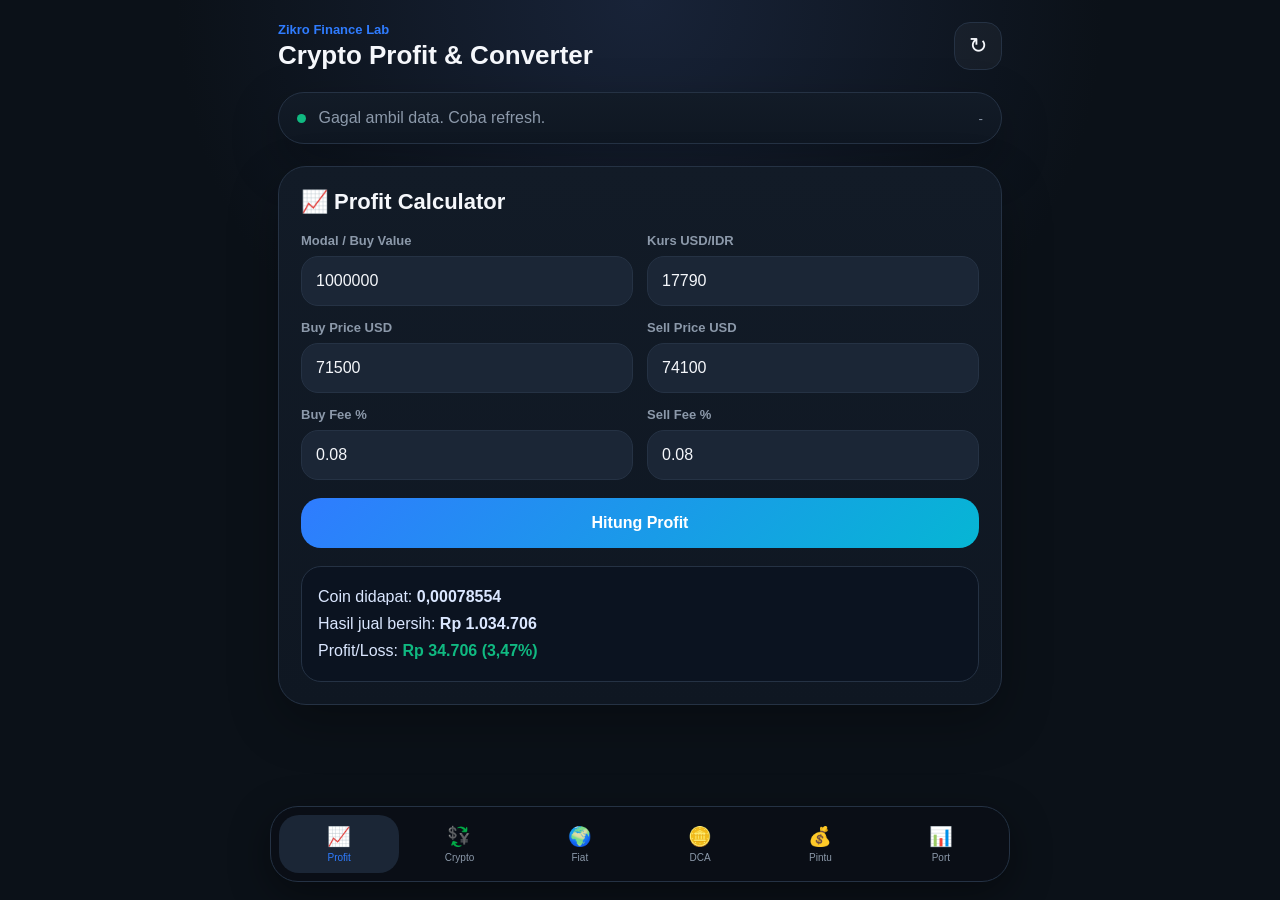
==== index.html @ a2baeb26 "Add files via upload" ====
<!DOCTYPE html>
<html lang="id">
<head>
  <meta charset="UTF-8" />
  <meta name="viewport" content="width=device-width, initial-scale=1.0, viewport-fit=cover" />
  <title>Zikro Crypto Tools</title>
  <meta name="theme-color" content="#0B1118" />
  <meta name="description" content="Kalkulator profit crypto, converter crypto & fiat, DCA BTC, simulasi Pintu, dan portfolio tracker." />
  <link rel="manifest" href="manifest.json" />
  <link rel="apple-touch-icon" href="icons/icon-192.svg" />
  <link rel="stylesheet" href="styles.css" />
</head>
<body>
  <div class="app-shell">
    <header class="topbar">
      <div>
        <p class="eyebrow">Zikro Finance Lab</p>
        <h1>Crypto Profit & Converter</h1>
      </div>
      <button class="ghost-btn" id="refreshBtn">↻</button>
    </header>

    <section class="market-card">
      <div>
        <span class="status-dot"></span>
        <span id="rateStatus">Mengambil data market...</span>
      </div>
      <small id="lastUpdated">-</small>
    </section>

    <main>
      <section class="panel active" data-panel="profit">
        <h2>📈 Profit Calculator</h2>
        <div class="grid two">
          <label>Modal / Buy Value<input id="profitCapital" type="number" value="1000000"></label>
          <label>Kurs USD/IDR<input id="profitFx" type="number" value="17790"></label>
          <label>Buy Price USD<input id="profitBuy" type="number" value="71500"></label>
          <label>Sell Price USD<input id="profitSell" type="number" value="74100"></label>
          <label>Buy Fee %<input id="profitBuyFee" type="number" step="0.0001" value="0.08"></label>
          <label>Sell Fee %<input id="profitSellFee" type="number" step="0.0001" value="0.08"></label>
        </div>
        <button class="primary" onclick="calcProfit()">Hitung Profit</button>
        <div class="result" id="profitResult"></div>
      </section>

      <section class="panel" data-panel="crypto">
        <h2>💱 Crypto Converter</h2>
        <div class="grid two">
          <label>Jumlah<input id="cryptoAmount" type="number" value="1"></label>
          <label>Aset<select id="cryptoAsset"></select></label>
          <label>Ke Mata Uang<select id="cryptoFiat"><option>IDR</option><option>USD</option><option>EUR</option><option>JPY</option><option>SGD</option><option>MYR</option></select></label>
        </div>
        <button class="primary" onclick="convertCrypto()">Convert</button>
        <div class="result" id="cryptoResult"></div>
      </section>

      <section class="panel" data-panel="currency">
        <h2>🌍 Currency Converter</h2>
        <div class="grid two">
          <label>Jumlah<input id="fiatAmount" type="number" value="1"></label>
          <label>Dari<select id="fiatFrom"></select></label>
          <label>Ke<select id="fiatTo"></select></label>
        </div>
        <button class="primary" onclick="convertFiat()">Convert</button>
        <div class="result" id="fiatResult"></div>
      </section>

      <section class="panel" data-panel="dca">
        <h2>🪙 DCA Calculator BTC</h2>
        <div class="grid two">
          <label>DCA per Bulan (IDR)<input id="dcaMonthly" type="number" value="1000000"></label>
          <label>Durasi Bulan<input id="dcaMonths" type="number" value="12"></label>
          <label>Harga BTC Saat Ini (IDR)<input id="dcaBtcPrice" type="number"></label>
          <label>Estimasi Kenaikan %<input id="dcaGrowth" type="number" value="30"></label>
        </div>
        <button class="primary" onclick="calcDca()">Hitung DCA</button>
        <div class="result" id="dcaResult"></div>
      </section>

      <section class="panel" data-panel="pintu">
        <h2>💰 Pintu Simulator</h2>
        <p class="hint">Default sesuai rumusmu: CFX buy 0.0111%, pajak sell 0.21%, dan spread buy/sell.</p>
        <div class="grid two">
          <label>Modal Beli IDR<input id="pintuCapital" type="number" value="1000000"></label>
          <label>Harga Beli<input id="pintuBuy" type="number" value="17730"></label>
          <label>Harga Jual<input id="pintuSell" type="number" value="18030"></label>
          <label>Harga Tengah/Portfolio<input id="pintuMid" type="number" value="17880"></label>
          <label>CFX Buy %<input id="pintuCfx" type="number" step="0.0001" value="0.0111"></label>
          <label>Pajak Sell %<input id="pintuTax" type="number" step="0.0001" value="0.21"></label>
        </div>
        <button class="primary" onclick="calcPintu()">Simulasikan</button>
        <div class="result" id="pintuResult"></div>
      </section>

      <section class="panel" data-panel="portfolio">
        <h2>📊 Portfolio Tracker</h2>
        <div class="grid two">
          <label>Aset<select id="portfolioAsset"></select></label>
          <label>Jumlah Coin<input id="portfolioQty" type="number" value="0.01"></label>
          <label>Average Buy IDR<input id="portfolioAvg" type="number" value="1000000000"></label>
        </div>
        <button class="primary" onclick="calcPortfolio()">Cek Portfolio</button>
        <div class="result" id="portfolioResult"></div>
      </section>
    </main>

    <nav class="bottom-nav">
      <button class="active" data-target="profit">📈<span>Profit</span></button>
      <button data-target="crypto">💱<span>Crypto</span></button>
      <button data-target="currency">🌍<span>Fiat</span></button>
      <button data-target="dca">🪙<span>DCA</span></button>
      <button data-target="pintu">💰<span>Pintu</span></button>
      <button data-target="portfolio">📊<span>Port</span></button>
    </nav>
  </div>
  <script src="app.js"></script>
</body>
</html>
---- styles.css ----
:root{--bg:#0b1118;--card:#121b27;--card2:#1b2636;--text:#f5f7fb;--muted:#8c99aa;--accent:#2f7cff;--good:#10b981;--bad:#ef4444;--line:#253244}*{box-sizing:border-box}body{margin:0;font-family:-apple-system,BlinkMacSystemFont,'Inter','Segoe UI',sans-serif;background:radial-gradient(circle at top,#182338 0,#0b1118 42%);color:var(--text)}.app-shell{max-width:760px;margin:auto;min-height:100vh;padding:22px 18px 110px}.topbar{display:flex;justify-content:space-between;align-items:center;gap:12px}.eyebrow{color:var(--accent);font-weight:700;margin:0 0 4px;font-size:13px}h1{font-size:26px;line-height:1.1;margin:0}h2{margin:0 0 18px;font-size:22px}.ghost-btn{width:48px;height:48px;border-radius:16px;border:1px solid var(--line);background:rgba(255,255,255,.04);color:var(--text);font-size:22px}.market-card,.panel{background:linear-gradient(180deg,var(--card),#0f1722);border:1px solid var(--line);border-radius:28px;box-shadow:0 18px 50px rgba(0,0,0,.28)}.market-card{display:flex;justify-content:space-between;align-items:center;margin:22px 0;padding:16px 18px;color:var(--muted)}.status-dot{display:inline-block;width:9px;height:9px;border-radius:50%;background:var(--good);margin-right:8px}.panel{display:none;padding:22px;margin-top:16px}.panel.active{display:block}.grid{display:grid;gap:14px}.grid.two{grid-template-columns:1fr 1fr}@media(max-width:560px){.grid.two{grid-template-columns:1fr}}label{font-size:13px;color:var(--muted);font-weight:650}input,select{width:100%;margin-top:8px;padding:15px 14px;border-radius:17px;border:1px solid var(--line);background:var(--card2);color:var(--text);font-size:16px;outline:none}.primary{width:100%;margin-top:18px;padding:16px;border:0;border-radius:20px;background:linear-gradient(135deg,#2f7cff,#06b6d4);color:white;font-weight:800;font-size:16px}.result{margin-top:18px;padding:16px;border-radius:20px;background:#0b1320;border:1px solid var(--line);color:#dbe7ff;line-height:1.7;min-height:56px}.hint{color:var(--muted);font-size:14px}.bottom-nav{position:fixed;left:50%;bottom:18px;transform:translateX(-50%);width:min(740px,calc(100% - 24px));display:grid;grid-template-columns:repeat(6,1fr);background:rgba(10,15,23,.9);backdrop-filter:blur(18px);border:1px solid var(--line);border-radius:28px;padding:8px;box-shadow:0 12px 40px rgba(0,0,0,.4)}.bottom-nav button{border:0;background:transparent;color:var(--muted);border-radius:20px;padding:10px 4px;font-size:19px}.bottom-nav button.active{background:var(--card2);color:var(--accent)}.bottom-nav span{display:block;font-size:10px;margin-top:4px}.positive{color:var(--good);font-weight:800}.negative{color:var(--bad);font-weight:800}
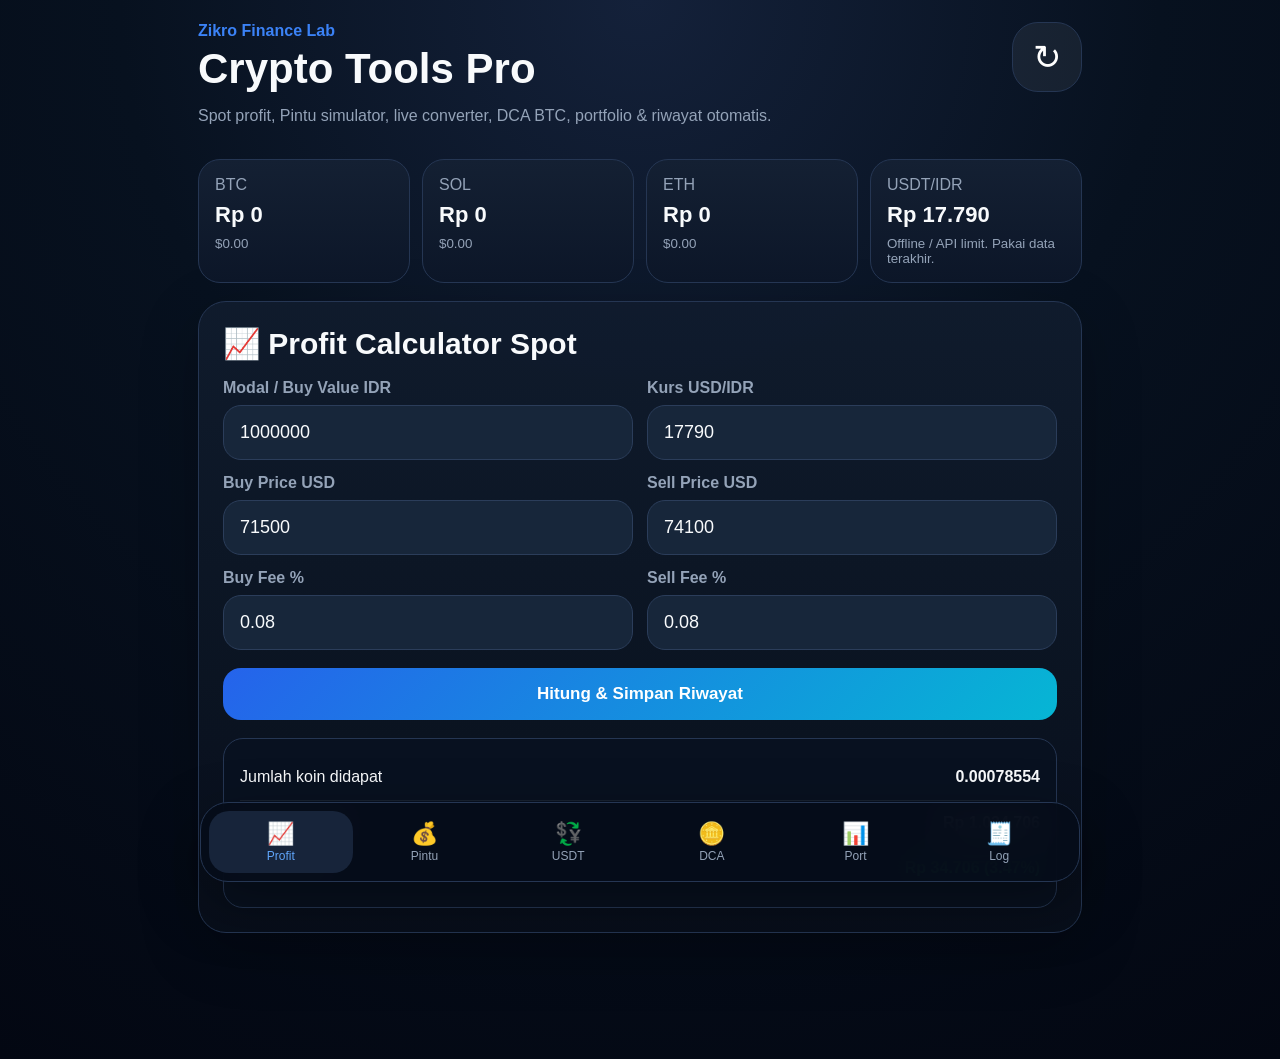
==== commit 6f2b5600: "Add files via upload" ====
--- a/index.html
+++ b/index.html
@@ -1,118 +1,116 @@
-<!DOCTYPE html>
+<!doctype html>
 <html lang="id">
 <head>
-  <meta charset="UTF-8" />
-  <meta name="viewport" content="width=device-width, initial-scale=1.0, viewport-fit=cover" />
-  <title>Zikro Crypto Tools</title>
-  <meta name="theme-color" content="#0B1118" />
-  <meta name="description" content="Kalkulator profit crypto, converter crypto & fiat, DCA BTC, simulasi Pintu, dan portfolio tracker." />
+  <meta charset="utf-8" />
+  <meta name="viewport" content="width=device-width, initial-scale=1, viewport-fit=cover" />
+  <meta name="theme-color" content="#0b1220" />
+  <meta name="apple-mobile-web-app-capable" content="yes" />
+  <meta name="apple-mobile-web-app-status-bar-style" content="black-translucent" />
+  <meta name="apple-mobile-web-app-title" content="Zik Crypto" />
+  <title>Zikro Finance Lab</title>
   <link rel="manifest" href="manifest.json" />
   <link rel="apple-touch-icon" href="icons/icon-192.svg" />
   <link rel="stylesheet" href="styles.css" />
 </head>
 <body>
-  <div class="app-shell">
-    <header class="topbar">
+  <main class="app">
+    <header class="hero">
       <div>
-        <p class="eyebrow">Zikro Finance Lab</p>
-        <h1>Crypto Profit & Converter</h1>
+        <p class="brand">Zikro Finance Lab</p>
+        <h1>Crypto Tools Pro</h1>
+        <p class="subtitle">Spot profit, Pintu simulator, live converter, DCA BTC, portfolio & riwayat otomatis.</p>
       </div>
-      <button class="ghost-btn" id="refreshBtn">↻</button>
+      <button id="refreshBtn" class="icon-btn" title="Refresh data">↻</button>
     </header>
 
-    <section class="market-card">
-      <div>
-        <span class="status-dot"></span>
-        <span id="rateStatus">Mengambil data market...</span>
-      </div>
-      <small id="lastUpdated">-</small>
+    <section class="ticker-grid" id="tickerGrid">
+      <div class="ticker"><span>BTC</span><strong id="btcPrice">-</strong><small id="btcUsd">-</small></div>
+      <div class="ticker"><span>SOL</span><strong id="solPrice">-</strong><small id="solUsd">-</small></div>
+      <div class="ticker"><span>ETH</span><strong id="ethPrice">-</strong><small id="ethUsd">-</small></div>
+      <div class="ticker"><span>USDT/IDR</span><strong id="usdtIdr">-</strong><small id="statusText">Mengambil data...</small></div>
     </section>
 
-    <main>
-      <section class="panel active" data-panel="profit">
-        <h2>📈 Profit Calculator</h2>
-        <div class="grid two">
-          <label>Modal / Buy Value<input id="profitCapital" type="number" value="1000000"></label>
-          <label>Kurs USD/IDR<input id="profitFx" type="number" value="17790"></label>
-          <label>Buy Price USD<input id="profitBuy" type="number" value="71500"></label>
-          <label>Sell Price USD<input id="profitSell" type="number" value="74100"></label>
-          <label>Buy Fee %<input id="profitBuyFee" type="number" step="0.0001" value="0.08"></label>
-          <label>Sell Fee %<input id="profitSellFee" type="number" step="0.0001" value="0.08"></label>
-        </div>
-        <button class="primary" onclick="calcProfit()">Hitung Profit</button>
-        <div class="result" id="profitResult"></div>
-      </section>
+    <section class="tabs" id="tabs">
+      <button data-tab="profit" class="active">📈<span>Profit</span></button>
+      <button data-tab="pintu">💰<span>Pintu</span></button>
+      <button data-tab="usdt">💱<span>USDT</span></button>
+      <button data-tab="dca">🪙<span>DCA</span></button>
+      <button data-tab="portfolio">📊<span>Port</span></button>
+      <button data-tab="history">🧾<span>Log</span></button>
+    </section>
 
-      <section class="panel" data-panel="crypto">
-        <h2>💱 Crypto Converter</h2>
-        <div class="grid two">
-          <label>Jumlah<input id="cryptoAmount" type="number" value="1"></label>
-          <label>Aset<select id="cryptoAsset"></select></label>
-          <label>Ke Mata Uang<select id="cryptoFiat"><option>IDR</option><option>USD</option><option>EUR</option><option>JPY</option><option>SGD</option><option>MYR</option></select></label>
-        </div>
-        <button class="primary" onclick="convertCrypto()">Convert</button>
-        <div class="result" id="cryptoResult"></div>
-      </section>
+    <section class="panel active" id="profit">
+      <h2>📈 Profit Calculator Spot</h2>
+      <div class="grid two">
+        <label>Modal / Buy Value IDR<input id="profitCapital" type="number" value="1000000"></label>
+        <label>Kurs USD/IDR<input id="profitRate" type="number" value="17790"></label>
+        <label>Buy Price USD<input id="profitBuy" type="number" value="71500"></label>
+        <label>Sell Price USD<input id="profitSell" type="number" value="74100"></label>
+        <label>Buy Fee %<input id="profitBuyFee" type="number" value="0.08" step="0.001"></label>
+        <label>Sell Fee %<input id="profitSellFee" type="number" value="0.08" step="0.001"></label>
+      </div>
+      <button class="primary" onclick="calcProfit(true)">Hitung & Simpan Riwayat</button>
+      <div class="result" id="profitResult"></div>
+    </section>
 
-      <section class="panel" data-panel="currency">
-        <h2>🌍 Currency Converter</h2>
-        <div class="grid two">
-          <label>Jumlah<input id="fiatAmount" type="number" value="1"></label>
-          <label>Dari<select id="fiatFrom"></select></label>
-          <label>Ke<select id="fiatTo"></select></label>
-        </div>
-        <button class="primary" onclick="convertFiat()">Convert</button>
-        <div class="result" id="fiatResult"></div>
-      </section>
+    <section class="panel" id="pintu">
+      <h2>💰 Simulasi Pintu</h2>
+      <p class="hint">Default sesuai rumus kamu: CFX buy 0.0111%, pajak sell 0.21%, spread buy/sell, valuasi portfolio pakai mid price.</p>
+      <div class="grid two">
+        <label>Modal IDR<input id="pintuCapital" type="number" value="1000000"></label>
+        <label>Aset<select id="pintuAsset"><option value="tether">USDT</option><option value="bitcoin">BTC</option><option value="ethereum">ETH</option><option value="solana">SOL</option></select></label>
+        <label>Harga Buy IDR<input id="pintuBuy" type="number" value="17790"></label>
+        <label>Harga Sell IDR<input id="pintuSell" type="number" value="18030"></label>
+        <label>CFX Buy Fee %<input id="pintuCfx" type="number" value="0.0111" step="0.0001"></label>
+        <label>Pajak Sell %<input id="pintuTax" type="number" value="0.21" step="0.01"></label>
+      </div>
+      <button class="primary" onclick="calcPintu(true)">Hitung & Simpan Riwayat</button>
+      <div class="result" id="pintuResult"></div>
+    </section>
 
-      <section class="panel" data-panel="dca">
-        <h2>🪙 DCA Calculator BTC</h2>
-        <div class="grid two">
-          <label>DCA per Bulan (IDR)<input id="dcaMonthly" type="number" value="1000000"></label>
-          <label>Durasi Bulan<input id="dcaMonths" type="number" value="12"></label>
-          <label>Harga BTC Saat Ini (IDR)<input id="dcaBtcPrice" type="number"></label>
-          <label>Estimasi Kenaikan %<input id="dcaGrowth" type="number" value="30"></label>
-        </div>
-        <button class="primary" onclick="calcDca()">Hitung DCA</button>
-        <div class="result" id="dcaResult"></div>
-      </section>
+    <section class="panel" id="usdt">
+      <h2>💱 USDT ↔ IDR Calculator</h2>
+      <div class="grid two">
+        <label>Jumlah<input id="convAmount" type="number" value="100" step="0.00000001"></label>
+        <label>Arah<select id="convDirection"><option value="usdt-idr">USDT → IDR</option><option value="idr-usdt">IDR → USDT</option></select></label>
+        <label>Rate USDT/IDR<input id="convRate" type="number" value="17790"></label>
+        <label>Fee %<input id="convFee" type="number" value="0" step="0.001"></label>
+      </div>
+      <button class="primary" onclick="calcUsdt(true)">Convert & Simpan</button>
+      <div class="result" id="usdtResult"></div>
+    </section>
 
-      <section class="panel" data-panel="pintu">
-        <h2>💰 Pintu Simulator</h2>
-        <p class="hint">Default sesuai rumusmu: CFX buy 0.0111%, pajak sell 0.21%, dan spread buy/sell.</p>
-        <div class="grid two">
-          <label>Modal Beli IDR<input id="pintuCapital" type="number" value="1000000"></label>
-          <label>Harga Beli<input id="pintuBuy" type="number" value="17730"></label>
-          <label>Harga Jual<input id="pintuSell" type="number" value="18030"></label>
-          <label>Harga Tengah/Portfolio<input id="pintuMid" type="number" value="17880"></label>
-          <label>CFX Buy %<input id="pintuCfx" type="number" step="0.0001" value="0.0111"></label>
-          <label>Pajak Sell %<input id="pintuTax" type="number" step="0.0001" value="0.21"></label>
-        </div>
-        <button class="primary" onclick="calcPintu()">Simulasikan</button>
-        <div class="result" id="pintuResult"></div>
-      </section>
+    <section class="panel" id="dca">
+      <h2>🪙 BTC DCA Tracker</h2>
+      <div class="grid two">
+        <label>DCA per periode IDR<input id="dcaAmount" type="number" value="500000"></label>
+        <label>Jumlah Periode<input id="dcaPeriods" type="number" value="12"></label>
+        <label>Harga BTC sekarang IDR<input id="dcaPrice" type="number" value="0"></label>
+        <label>Estimasi kenaikan/turun %<input id="dcaMove" type="number" value="0"></label>
+      </div>
+      <button class="primary" onclick="calcDca(true)">Hitung DCA & Simpan</button>
+      <div class="result" id="dcaResult"></div>
+    </section>
 
-      <section class="panel" data-panel="portfolio">
-        <h2>📊 Portfolio Tracker</h2>
-        <div class="grid two">
-          <label>Aset<select id="portfolioAsset"></select></label>
-          <label>Jumlah Coin<input id="portfolioQty" type="number" value="0.01"></label>
-          <label>Average Buy IDR<input id="portfolioAvg" type="number" value="1000000000"></label>
-        </div>
-        <button class="primary" onclick="calcPortfolio()">Cek Portfolio</button>
-        <div class="result" id="portfolioResult"></div>
-      </section>
-    </main>
+    <section class="panel" id="portfolio">
+      <h2>📊 Portfolio Tracker</h2>
+      <div class="grid three">
+        <label>Aset<select id="pfAsset"><option value="bitcoin">BTC</option><option value="ethereum">ETH</option><option value="solana">SOL</option><option value="tether">USDT</option></select></label>
+        <label>Jumlah Koin<input id="pfQty" type="number" step="0.00000001" value="0.01"></label>
+        <label>Modal IDR<input id="pfCost" type="number" value="1000000"></label>
+      </div>
+      <button class="primary" onclick="addHolding()">Tambah Holding</button>
+      <div class="result" id="portfolioResult"></div>
+      <div id="holdingList"></div>
+    </section>
 
-    <nav class="bottom-nav">
-      <button class="active" data-target="profit">📈<span>Profit</span></button>
-      <button data-target="crypto">💱<span>Crypto</span></button>
-      <button data-target="currency">🌍<span>Fiat</span></button>
-      <button data-target="dca">🪙<span>DCA</span></button>
-      <button data-target="pintu">💰<span>Pintu</span></button>
-      <button data-target="portfolio">📊<span>Port</span></button>
-    </nav>
-  </div>
+    <section class="panel" id="history">
+      <h2>🧾 Riwayat Transaksi Otomatis</h2>
+      <button class="danger" onclick="clearHistory()">Hapus Semua Riwayat</button>
+      <div id="historyList"></div>
+    </section>
+  </main>
+
   <script src="app.js"></script>
 </body>
 </html>
--- a/styles.css
+++ b/styles.css
@@ -1 +1 @@
-:root{--bg:#0b1118;--card:#121b27;--card2:#1b2636;--text:#f5f7fb;--muted:#8c99aa;--accent:#2f7cff;--good:#10b981;--bad:#ef4444;--line:#253244}*{box-sizing:border-box}body{margin:0;font-family:-apple-system,BlinkMacSystemFont,'Inter','Segoe UI',sans-serif;background:radial-gradient(circle at top,#182338 0,#0b1118 42%);color:var(--text)}.app-shell{max-width:760px;margin:auto;min-height:100vh;padding:22px 18px 110px}.topbar{display:flex;justify-content:space-between;align-items:center;gap:12px}.eyebrow{color:var(--accent);font-weight:700;margin:0 0 4px;font-size:13px}h1{font-size:26px;line-height:1.1;margin:0}h2{margin:0 0 18px;font-size:22px}.ghost-btn{width:48px;height:48px;border-radius:16px;border:1px solid var(--line);background:rgba(255,255,255,.04);color:var(--text);font-size:22px}.market-card,.panel{background:linear-gradient(180deg,var(--card),#0f1722);border:1px solid var(--line);border-radius:28px;box-shadow:0 18px 50px rgba(0,0,0,.28)}.market-card{display:flex;justify-content:space-between;align-items:center;margin:22px 0;padding:16px 18px;color:var(--muted)}.status-dot{display:inline-block;width:9px;height:9px;border-radius:50%;background:var(--good);margin-right:8px}.panel{display:none;padding:22px;margin-top:16px}.panel.active{display:block}.grid{display:grid;gap:14px}.grid.two{grid-template-columns:1fr 1fr}@media(max-width:560px){.grid.two{grid-template-columns:1fr}}label{font-size:13px;color:var(--muted);font-weight:650}input,select{width:100%;margin-top:8px;padding:15px 14px;border-radius:17px;border:1px solid var(--line);background:var(--card2);color:var(--text);font-size:16px;outline:none}.primary{width:100%;margin-top:18px;padding:16px;border:0;border-radius:20px;background:linear-gradient(135deg,#2f7cff,#06b6d4);color:white;font-weight:800;font-size:16px}.result{margin-top:18px;padding:16px;border-radius:20px;background:#0b1320;border:1px solid var(--line);color:#dbe7ff;line-height:1.7;min-height:56px}.hint{color:var(--muted);font-size:14px}.bottom-nav{position:fixed;left:50%;bottom:18px;transform:translateX(-50%);width:min(740px,calc(100% - 24px));display:grid;grid-template-columns:repeat(6,1fr);background:rgba(10,15,23,.9);backdrop-filter:blur(18px);border:1px solid var(--line);border-radius:28px;padding:8px;box-shadow:0 12px 40px rgba(0,0,0,.4)}.bottom-nav button{border:0;background:transparent;color:var(--muted);border-radius:20px;padding:10px 4px;font-size:19px}.bottom-nav button.active{background:var(--card2);color:var(--accent)}.bottom-nav span{display:block;font-size:10px;margin-top:4px}.positive{color:var(--good);font-weight:800}.negative{color:var(--bad);font-weight:800}
+:root{--bg:#07111f;--card:#101b2d;--card2:#162337;--line:#253653;--text:#f8fafc;--muted:#94a3b8;--blue:#3b82f6;--green:#22c55e;--red:#ef4444;--gold:#f59e0b}*{box-sizing:border-box}body{margin:0;background:radial-gradient(circle at top,#14213a 0,#07111f 42%,#030712 100%);color:var(--text);font-family:-apple-system,BlinkMacSystemFont,"SF Pro Display","Inter",Segoe UI,sans-serif}.app{max-width:920px;margin:0 auto;padding:calc(env(safe-area-inset-top) + 22px) 18px 110px}.hero{display:flex;justify-content:space-between;align-items:flex-start;gap:16px;margin-bottom:18px}.brand{color:var(--blue);font-weight:800;margin:0 0 8px}.hero h1{font-size:42px;line-height:1.02;margin:0}.subtitle{color:var(--muted);max-width:650px}.icon-btn{background:rgba(255,255,255,.06);border:1px solid var(--line);color:white;border-radius:26px;width:70px;height:70px;font-size:34px}.ticker-grid{display:grid;grid-template-columns:repeat(4,1fr);gap:12px;margin:18px 0}.ticker{background:linear-gradient(180deg,#142033,#0c1628);border:1px solid var(--line);border-radius:22px;padding:16px}.ticker span,.ticker small{display:block;color:var(--muted)}.ticker strong{display:block;font-size:22px;margin:8px 0}.tabs{position:fixed;z-index:5;left:50%;bottom:18px;transform:translateX(-50%);width:min(880px,calc(100% - 28px));display:grid;grid-template-columns:repeat(6,1fr);background:rgba(6,13,25,.92);backdrop-filter:blur(18px);border:1px solid var(--line);border-radius:28px;padding:8px;box-shadow:0 22px 60px rgba(0,0,0,.4)}.tabs button{border:0;background:transparent;color:var(--muted);padding:10px 4px;border-radius:20px;font-size:22px}.tabs span{display:block;font-size:12px;margin-top:2px}.tabs button.active{background:#17243a;color:#60a5fa}.panel{display:none;background:linear-gradient(180deg,rgba(16,27,45,.96),rgba(8,15,27,.96));border:1px solid var(--line);border-radius:28px;padding:24px;margin:16px 0;box-shadow:0 18px 60px rgba(0,0,0,.22)}.panel.active{display:block}.panel h2{font-size:30px;margin:0 0 18px}.hint{color:var(--muted);line-height:1.5}.grid{display:grid;gap:14px}.grid.two{grid-template-columns:repeat(2,1fr)}.grid.three{grid-template-columns:repeat(3,1fr)}label{font-weight:800;color:var(--muted)}input,select{width:100%;margin-top:8px;background:#17263a;border:1px solid #2b3d5a;color:var(--text);border-radius:18px;padding:16px;font-size:18px;outline:none}input:focus,select:focus{border-color:#60a5fa}.primary,.danger{width:100%;margin:18px 0 0;border:0;border-radius:18px;padding:16px;font-weight:900;font-size:17px;color:white}.primary{background:linear-gradient(135deg,#2563eb,#06b6d4)}.danger{background:linear-gradient(135deg,#ef4444,#f97316)}.result{margin-top:18px;background:#081120;border:1px solid var(--line);border-radius:20px;padding:16px;line-height:1.8}.metric{display:flex;justify-content:space-between;border-bottom:1px solid rgba(255,255,255,.07);padding:8px 0}.metric:last-child{border-bottom:0}.pos{color:var(--green);font-weight:900}.neg{color:var(--red);font-weight:900}.item{margin-top:12px;background:#0b1424;border:1px solid var(--line);border-radius:18px;padding:14px}.item-row{display:flex;justify-content:space-between;gap:12px}.small{color:var(--muted);font-size:13px}.remove{background:#1e293b;color:#fecaca;border:1px solid #7f1d1d;border-radius:12px;padding:8px 10px;margin-top:10px}@media(max-width:760px){.hero h1{font-size:36px}.ticker-grid{grid-template-columns:repeat(2,1fr)}.grid.two,.grid.three{grid-template-columns:1fr}.panel{padding:18px}.panel h2{font-size:27px}.tabs{bottom:10px}.tabs button{font-size:20px}.ticker strong{font-size:18px}}@media(display-mode:standalone){.app{padding-top:calc(env(safe-area-inset-top) + 28px)}}
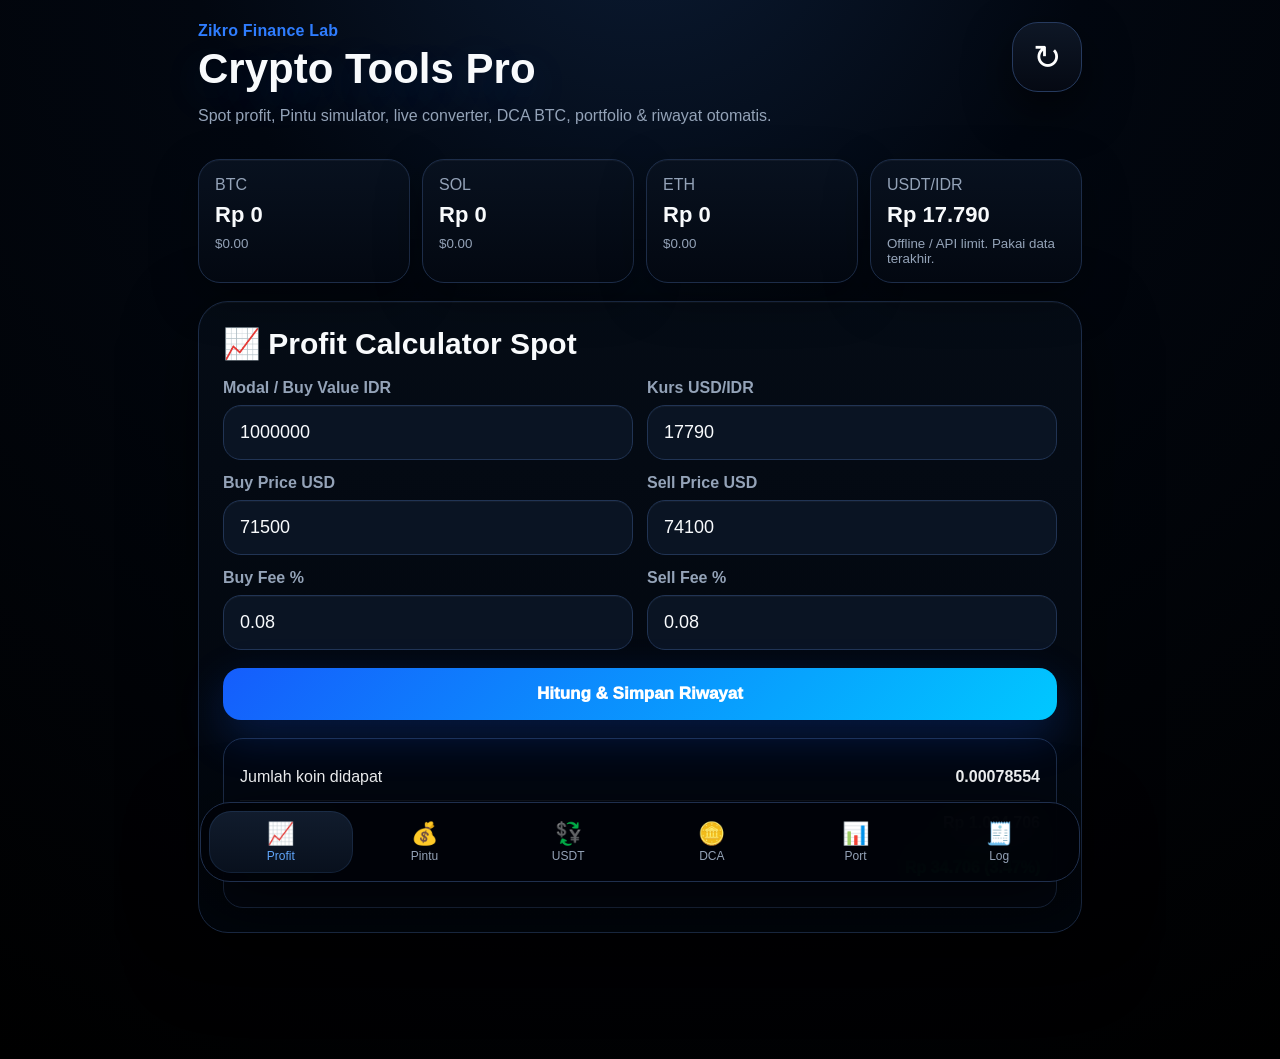
==== commit e945b1f4: "Add files via upload" ====
--- a/index.html
+++ b/index.html
@@ -3,13 +3,13 @@
 <head>
   <meta charset="utf-8" />
   <meta name="viewport" content="width=device-width, initial-scale=1, viewport-fit=cover" />
-  <meta name="theme-color" content="#0b1220" />
+  <meta name="theme-color" content="#000000" />
   <meta name="apple-mobile-web-app-capable" content="yes" />
   <meta name="apple-mobile-web-app-status-bar-style" content="black-translucent" />
   <meta name="apple-mobile-web-app-title" content="Zik Crypto" />
   <title>Zikro Finance Lab</title>
   <link rel="manifest" href="manifest.json" />
-  <link rel="apple-touch-icon" href="icons/icon-192.svg" />
+  <link rel="apple-touch-icon" sizes="180x180" href="icons/icon-180.png" />
   <link rel="stylesheet" href="styles.css" />
 </head>
 <body>
--- a/styles.css
+++ b/styles.css
@@ -1 +1 @@
-:root{--bg:#07111f;--card:#101b2d;--card2:#162337;--line:#253653;--text:#f8fafc;--muted:#94a3b8;--blue:#3b82f6;--green:#22c55e;--red:#ef4444;--gold:#f59e0b}*{box-sizing:border-box}body{margin:0;background:radial-gradient(circle at top,#14213a 0,#07111f 42%,#030712 100%);color:var(--text);font-family:-apple-system,BlinkMacSystemFont,"SF Pro Display","Inter",Segoe UI,sans-serif}.app{max-width:920px;margin:0 auto;padding:calc(env(safe-area-inset-top) + 22px) 18px 110px}.hero{display:flex;justify-content:space-between;align-items:flex-start;gap:16px;margin-bottom:18px}.brand{color:var(--blue);font-weight:800;margin:0 0 8px}.hero h1{font-size:42px;line-height:1.02;margin:0}.subtitle{color:var(--muted);max-width:650px}.icon-btn{background:rgba(255,255,255,.06);border:1px solid var(--line);color:white;border-radius:26px;width:70px;height:70px;font-size:34px}.ticker-grid{display:grid;grid-template-columns:repeat(4,1fr);gap:12px;margin:18px 0}.ticker{background:linear-gradient(180deg,#142033,#0c1628);border:1px solid var(--line);border-radius:22px;padding:16px}.ticker span,.ticker small{display:block;color:var(--muted)}.ticker strong{display:block;font-size:22px;margin:8px 0}.tabs{position:fixed;z-index:5;left:50%;bottom:18px;transform:translateX(-50%);width:min(880px,calc(100% - 28px));display:grid;grid-template-columns:repeat(6,1fr);background:rgba(6,13,25,.92);backdrop-filter:blur(18px);border:1px solid var(--line);border-radius:28px;padding:8px;box-shadow:0 22px 60px rgba(0,0,0,.4)}.tabs button{border:0;background:transparent;color:var(--muted);padding:10px 4px;border-radius:20px;font-size:22px}.tabs span{display:block;font-size:12px;margin-top:2px}.tabs button.active{background:#17243a;color:#60a5fa}.panel{display:none;background:linear-gradient(180deg,rgba(16,27,45,.96),rgba(8,15,27,.96));border:1px solid var(--line);border-radius:28px;padding:24px;margin:16px 0;box-shadow:0 18px 60px rgba(0,0,0,.22)}.panel.active{display:block}.panel h2{font-size:30px;margin:0 0 18px}.hint{color:var(--muted);line-height:1.5}.grid{display:grid;gap:14px}.grid.two{grid-template-columns:repeat(2,1fr)}.grid.three{grid-template-columns:repeat(3,1fr)}label{font-weight:800;color:var(--muted)}input,select{width:100%;margin-top:8px;background:#17263a;border:1px solid #2b3d5a;color:var(--text);border-radius:18px;padding:16px;font-size:18px;outline:none}input:focus,select:focus{border-color:#60a5fa}.primary,.danger{width:100%;margin:18px 0 0;border:0;border-radius:18px;padding:16px;font-weight:900;font-size:17px;color:white}.primary{background:linear-gradient(135deg,#2563eb,#06b6d4)}.danger{background:linear-gradient(135deg,#ef4444,#f97316)}.result{margin-top:18px;background:#081120;border:1px solid var(--line);border-radius:20px;padding:16px;line-height:1.8}.metric{display:flex;justify-content:space-between;border-bottom:1px solid rgba(255,255,255,.07);padding:8px 0}.metric:last-child{border-bottom:0}.pos{color:var(--green);font-weight:900}.neg{color:var(--red);font-weight:900}.item{margin-top:12px;background:#0b1424;border:1px solid var(--line);border-radius:18px;padding:14px}.item-row{display:flex;justify-content:space-between;gap:12px}.small{color:var(--muted);font-size:13px}.remove{background:#1e293b;color:#fecaca;border:1px solid #7f1d1d;border-radius:12px;padding:8px 10px;margin-top:10px}@media(max-width:760px){.hero h1{font-size:36px}.ticker-grid{grid-template-columns:repeat(2,1fr)}.grid.two,.grid.three{grid-template-columns:1fr}.panel{padding:18px}.panel h2{font-size:27px}.tabs{bottom:10px}.tabs button{font-size:20px}.ticker strong{font-size:18px}}@media(display-mode:standalone){.app{padding-top:calc(env(safe-area-inset-top) + 28px)}}
+:root{--bg:#00040a;--card:#050b14;--card2:#0a1220;--line:#1b2a44;--text:#f8fafc;--muted:#94a3b8;--blue:#2f7dff;--cyan:#00d4ff;--green:#22c55e;--red:#ef4444;--gold:#f59e0b}*{box-sizing:border-box}html{background:#000}body{margin:0;background:radial-gradient(circle at 50% -120px,#0b1b33 0,#020710 34%,#000 100%);color:var(--text);font-family:-apple-system,BlinkMacSystemFont,"SF Pro Display","Inter",Segoe UI,sans-serif;min-height:100vh}.app{max-width:920px;margin:0 auto;padding:calc(env(safe-area-inset-top) + 22px) 18px 110px}.hero{display:flex;justify-content:space-between;align-items:flex-start;gap:16px;margin-bottom:18px}.brand{color:#2f7dff;font-weight:900;margin:0 0 8px;letter-spacing:.2px}.hero h1{font-size:42px;line-height:1.02;margin:0;text-shadow:0 12px 40px rgba(47,125,255,.18)}.subtitle{color:var(--muted);max-width:650px}.icon-btn{background:linear-gradient(180deg,#0e1726,#050913);border:1px solid #263a5e;color:white;border-radius:26px;width:70px;height:70px;font-size:34px;box-shadow:0 18px 45px rgba(0,0,0,.55)}.ticker-grid{display:grid;grid-template-columns:repeat(4,1fr);gap:12px;margin:18px 0}.ticker{background:linear-gradient(180deg,#08111f,#030811);border:1px solid #1d2d49;border-radius:22px;padding:16px;box-shadow:inset 0 1px 0 rgba(255,255,255,.04),0 16px 45px rgba(0,0,0,.35)}.ticker span,.ticker small{display:block;color:var(--muted)}.ticker strong{display:block;font-size:22px;margin:8px 0}.tabs{position:fixed;z-index:5;left:50%;bottom:18px;transform:translateX(-50%);width:min(880px,calc(100% - 28px));display:grid;grid-template-columns:repeat(6,1fr);background:rgba(0,3,8,.94);backdrop-filter:blur(22px);-webkit-backdrop-filter:blur(22px);border:1px solid #1f2f4d;border-radius:30px;padding:8px;box-shadow:0 22px 70px rgba(0,0,0,.75)}.tabs button{border:0;background:transparent;color:var(--muted);padding:10px 4px;border-radius:22px;font-size:22px}.tabs span{display:block;font-size:12px;margin-top:2px}.tabs button.active{background:linear-gradient(180deg,#111c2d,#08101d);color:#60a5fa;box-shadow:inset 0 0 0 1px rgba(96,165,250,.12)}.panel{display:none;background:linear-gradient(180deg,rgba(5,12,22,.98),rgba(1,5,12,.98));border:1px solid #1d2d49;border-radius:30px;padding:24px;margin:16px 0;box-shadow:0 22px 70px rgba(0,0,0,.55),inset 0 1px 0 rgba(255,255,255,.035)}.panel.active{display:block}.panel h2{font-size:30px;margin:0 0 18px}.hint{color:var(--muted);line-height:1.5}.grid{display:grid;gap:14px}.grid.two{grid-template-columns:repeat(2,1fr)}.grid.three{grid-template-columns:repeat(3,1fr)}label{font-weight:850;color:var(--muted)}input,select{width:100%;margin-top:8px;background:#0a1423;border:1px solid #213454;color:var(--text);border-radius:18px;padding:16px;font-size:18px;outline:none;box-shadow:inset 0 1px 0 rgba(255,255,255,.035)}input:focus,select:focus{border-color:#2f7dff;box-shadow:0 0 0 4px rgba(47,125,255,.12)}.primary,.danger{width:100%;margin:18px 0 0;border:0;border-radius:18px;padding:16px;font-weight:950;font-size:17px;color:white}.primary{background:linear-gradient(135deg,#155dfc,#00c8ff);box-shadow:0 16px 45px rgba(21,93,252,.24)}.danger{background:linear-gradient(135deg,#ef4444,#f97316)}.result{margin-top:18px;background:#020711;border:1px solid #1d2d49;border-radius:20px;padding:16px;line-height:1.8}.metric{display:flex;justify-content:space-between;border-bottom:1px solid rgba(255,255,255,.06);padding:8px 0}.metric:last-child{border-bottom:0}.pos{color:var(--green);font-weight:950}.neg{color:var(--red);font-weight:950}.item{margin-top:12px;background:#040a14;border:1px solid #1d2d49;border-radius:18px;padding:14px}.item-row{display:flex;justify-content:space-between;gap:12px}.small{color:var(--muted);font-size:13px}.remove{background:#111827;color:#fecaca;border:1px solid #7f1d1d;border-radius:12px;padding:8px 10px;margin-top:10px}@media(max-width:760px){body{background:radial-gradient(circle at 50% -100px,#0a1a31 0,#02060d 32%,#000 100%)}.hero h1{font-size:36px}.ticker-grid{grid-template-columns:repeat(2,1fr)}.grid.two,.grid.three{grid-template-columns:1fr}.panel{padding:18px}.panel h2{font-size:27px}.tabs{bottom:10px}.tabs button{font-size:20px}.ticker strong{font-size:18px}}@media(display-mode:standalone){.app{padding-top:calc(env(safe-area-inset-top) + 28px)}}
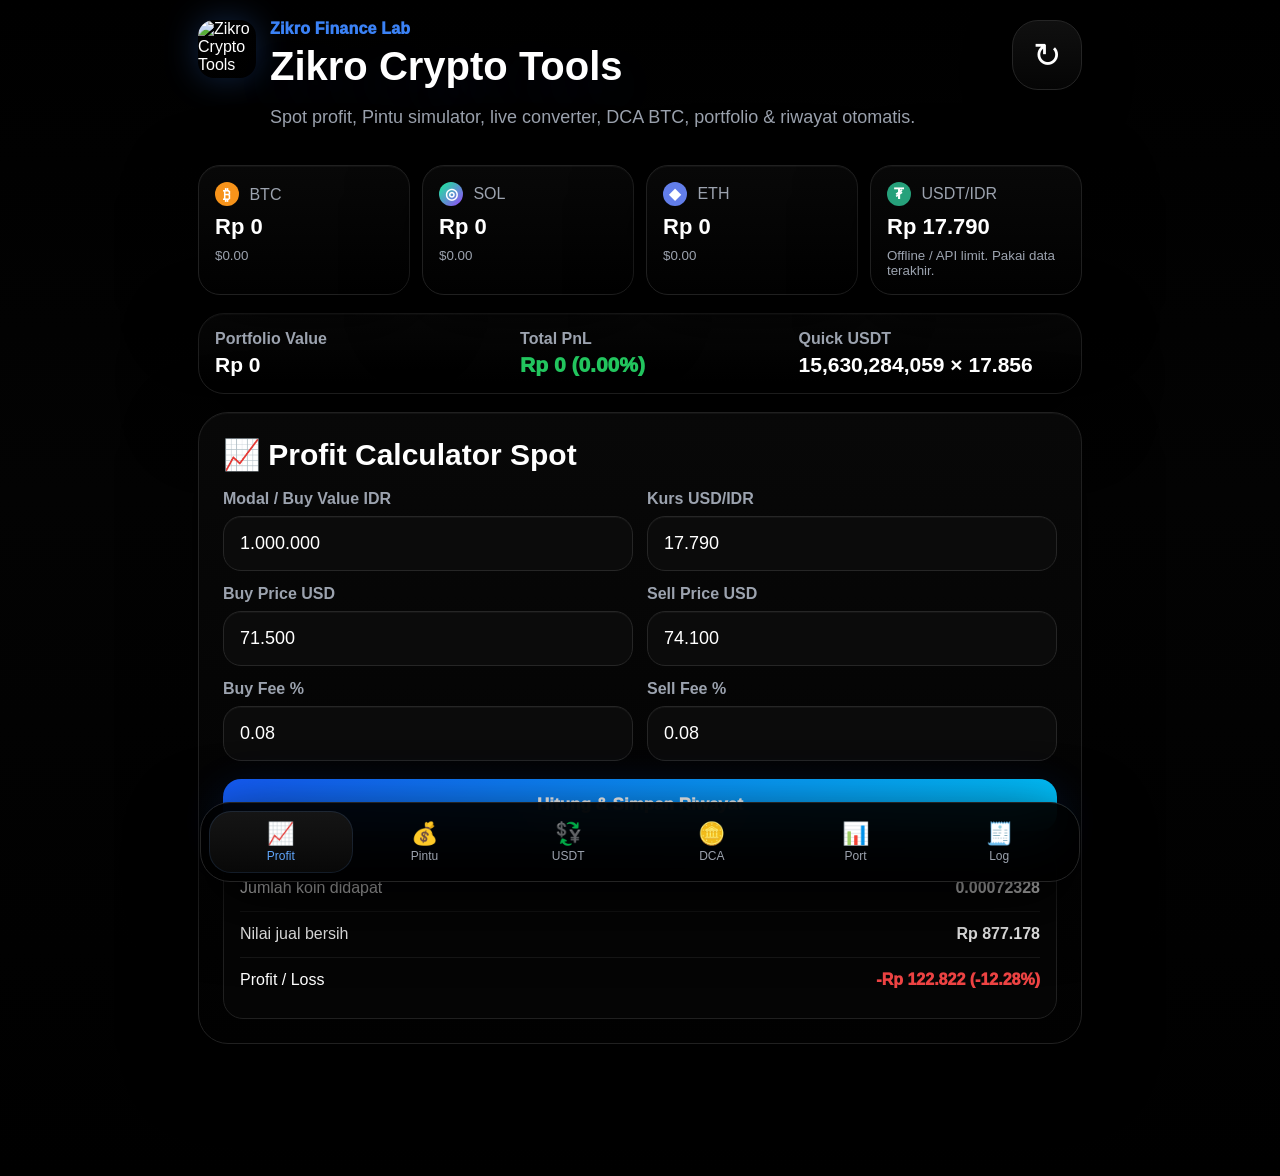
==== commit 344f48b0: "Add files via upload" ====
--- a/index.html
+++ b/index.html
@@ -7,27 +7,45 @@
   <meta name="apple-mobile-web-app-capable" content="yes" />
   <meta name="apple-mobile-web-app-status-bar-style" content="black-translucent" />
   <meta name="apple-mobile-web-app-title" content="Zik Crypto" />
-  <title>Zikro Finance Lab</title>
+  <title>Zikro Crypto Tools</title>
   <link rel="manifest" href="manifest.json" />
   <link rel="apple-touch-icon" sizes="180x180" href="icons/icon-180.png" />
   <link rel="stylesheet" href="styles.css" />
 </head>
 <body>
+  <div id="splash" class="splash"><img src="icons/icon-180.png" alt="Zikro logo"><strong>ZIKRO</strong><span>CRYPTO TOOLS</span><small>Loading market data...</small></div>
   <main class="app">
     <header class="hero">
-      <div>
-        <p class="brand">Zikro Finance Lab</p>
-        <h1>Crypto Tools Pro</h1>
-        <p class="subtitle">Spot profit, Pintu simulator, live converter, DCA BTC, portfolio & riwayat otomatis.</p>
+      <div class="hero-left">
+        <img class="app-logo" src="icons/icon-180.png" alt="Zikro Crypto Tools logo">
+        <div>
+          <p class="brand">Zikro Finance Lab</p>
+          <h1>Zikro Crypto Tools</h1>
+          <p class="subtitle">Spot profit, Pintu simulator, live converter, DCA BTC, portfolio & riwayat otomatis.</p>
+        </div>
       </div>
       <button id="refreshBtn" class="icon-btn" title="Refresh data">↻</button>
     </header>
 
     <section class="ticker-grid" id="tickerGrid">
-      <div class="ticker"><span>BTC</span><strong id="btcPrice">-</strong><small id="btcUsd">-</small></div>
-      <div class="ticker"><span>SOL</span><strong id="solPrice">-</strong><small id="solUsd">-</small></div>
-      <div class="ticker"><span>ETH</span><strong id="ethPrice">-</strong><small id="ethUsd">-</small></div>
-      <div class="ticker"><span>USDT/IDR</span><strong id="usdtIdr">-</strong><small id="statusText">Mengambil data...</small></div>
+      <div class="ticker"><span><b class="coin btc">₿</b> BTC</span><strong id="btcPrice">-</strong><small id="btcUsd">-</small></div>
+      <div class="ticker"><span><b class="coin sol">◎</b> SOL</span><strong id="solPrice">-</strong><small id="solUsd">-</small></div>
+      <div class="ticker"><span><b class="coin eth">◆</b> ETH</span><strong id="ethPrice">-</strong><small id="ethUsd">-</small></div>
+      <div class="ticker"><span><b class="coin usdt">₮</b> USDT/IDR</span><strong id="usdtIdr">-</strong><small id="statusText">Mengambil data...</small></div>
+    </section>
+    <section class="portfolio-widget">
+      <div>
+        <span>Portfolio Value</span>
+        <strong id="dashPortfolio">Rp0</strong>
+      </div>
+      <div>
+        <span>Total PnL</span>
+        <strong id="dashPnl" class="pos">Rp0</strong>
+      </div>
+      <div>
+        <span>Quick USDT</span>
+        <strong id="dashQuick">156.30 × 17.856</strong>
+      </div>
     </section>
 
     <section class="tabs" id="tabs">
@@ -42,12 +60,12 @@
     <section class="panel active" id="profit">
       <h2>📈 Profit Calculator Spot</h2>
       <div class="grid two">
-        <label>Modal / Buy Value IDR<input id="profitCapital" type="number" value="1000000"></label>
-        <label>Kurs USD/IDR<input id="profitRate" type="number" value="17790"></label>
-        <label>Buy Price USD<input id="profitBuy" type="number" value="71500"></label>
-        <label>Sell Price USD<input id="profitSell" type="number" value="74100"></label>
-        <label>Buy Fee %<input id="profitBuyFee" type="number" value="0.08" step="0.001"></label>
-        <label>Sell Fee %<input id="profitSellFee" type="number" value="0.08" step="0.001"></label>
+        <label>Modal / Buy Value IDR<input id="profitCapital" type="text" inputmode="decimal" value="1000000"></label>
+        <label>Kurs USD/IDR<input id="profitRate" type="text" inputmode="decimal" value="17790"></label>
+        <label>Buy Price USD<input id="profitBuy" type="text" inputmode="decimal" value="71500"></label>
+        <label>Sell Price USD<input id="profitSell" type="text" inputmode="decimal" value="74100"></label>
+        <label>Buy Fee %<input id="profitBuyFee" type="text" inputmode="decimal" value="0.08" step="0.001"></label>
+        <label>Sell Fee %<input id="profitSellFee" type="text" inputmode="decimal" value="0.08" step="0.001"></label>
       </div>
       <button class="primary" onclick="calcProfit(true)">Hitung & Simpan Riwayat</button>
       <div class="result" id="profitResult"></div>
@@ -57,12 +75,12 @@
       <h2>💰 Simulasi Pintu</h2>
       <p class="hint">Default sesuai rumus kamu: CFX buy 0.0111%, pajak sell 0.21%, spread buy/sell, valuasi portfolio pakai mid price.</p>
       <div class="grid two">
-        <label>Modal IDR<input id="pintuCapital" type="number" value="1000000"></label>
+        <label>Modal IDR<input id="pintuCapital" type="text" inputmode="decimal" value="1000000"></label>
         <label>Aset<select id="pintuAsset"><option value="tether">USDT</option><option value="bitcoin">BTC</option><option value="ethereum">ETH</option><option value="solana">SOL</option></select></label>
-        <label>Harga Buy IDR<input id="pintuBuy" type="number" value="17790"></label>
-        <label>Harga Sell IDR<input id="pintuSell" type="number" value="18030"></label>
-        <label>CFX Buy Fee %<input id="pintuCfx" type="number" value="0.0111" step="0.0001"></label>
-        <label>Pajak Sell %<input id="pintuTax" type="number" value="0.21" step="0.01"></label>
+        <label>Harga Buy IDR<input id="pintuBuy" type="text" inputmode="decimal" value="17790"></label>
+        <label>Harga Sell IDR<input id="pintuSell" type="text" inputmode="decimal" value="18030"></label>
+        <label>CFX Buy Fee %<input id="pintuCfx" type="text" inputmode="decimal" value="0.0111" step="0.0001"></label>
+        <label>Pajak Sell %<input id="pintuTax" type="text" inputmode="decimal" value="0.21" step="0.01"></label>
       </div>
       <button class="primary" onclick="calcPintu(true)">Hitung & Simpan Riwayat</button>
       <div class="result" id="pintuResult"></div>
@@ -70,11 +88,20 @@
 
     <section class="panel" id="usdt">
       <h2>💱 USDT ↔ IDR Calculator</h2>
+      <div class="quick-card">
+        <h3>⚡ Quick Calculator</h3>
+        <div class="grid two">
+          <label>Jumlah USDT<input id="quickUsdt" type="text" inputmode="decimal" value="156.30284059"></label>
+          <label>Harga IDR/USDT<input id="quickRate" type="text" inputmode="decimal" value="17856"></label>
+        </div>
+        <button class="primary mini" onclick="calcQuick(true)">Hitung Cepat & Simpan</button>
+        <div class="result compact" id="quickResult"></div>
+      </div>
       <div class="grid two">
-        <label>Jumlah<input id="convAmount" type="number" value="100" step="0.00000001"></label>
+        <label>Jumlah<input id="convAmount" type="text" inputmode="decimal" value="100" step="0.00000001"></label>
         <label>Arah<select id="convDirection"><option value="usdt-idr">USDT → IDR</option><option value="idr-usdt">IDR → USDT</option></select></label>
-        <label>Rate USDT/IDR<input id="convRate" type="number" value="17790"></label>
-        <label>Fee %<input id="convFee" type="number" value="0" step="0.001"></label>
+        <label>Rate USDT/IDR<input id="convRate" type="text" inputmode="decimal" value="17790"></label>
+        <label>Fee %<input id="convFee" type="text" inputmode="decimal" value="0" step="0.001"></label>
       </div>
       <button class="primary" onclick="calcUsdt(true)">Convert & Simpan</button>
       <div class="result" id="usdtResult"></div>
@@ -83,10 +110,10 @@
     <section class="panel" id="dca">
       <h2>🪙 BTC DCA Tracker</h2>
       <div class="grid two">
-        <label>DCA per periode IDR<input id="dcaAmount" type="number" value="500000"></label>
-        <label>Jumlah Periode<input id="dcaPeriods" type="number" value="12"></label>
-        <label>Harga BTC sekarang IDR<input id="dcaPrice" type="number" value="0"></label>
-        <label>Estimasi kenaikan/turun %<input id="dcaMove" type="number" value="0"></label>
+        <label>DCA per periode IDR<input id="dcaAmount" type="text" inputmode="decimal" value="500000"></label>
+        <label>Jumlah Periode<input id="dcaPeriods" type="text" inputmode="decimal" value="12"></label>
+        <label>Harga BTC sekarang IDR<input id="dcaPrice" type="text" inputmode="decimal" value="0"></label>
+        <label>Estimasi kenaikan/turun %<input id="dcaMove" type="text" inputmode="decimal" value="0"></label>
       </div>
       <button class="primary" onclick="calcDca(true)">Hitung DCA & Simpan</button>
       <div class="result" id="dcaResult"></div>
@@ -96,8 +123,8 @@
       <h2>📊 Portfolio Tracker</h2>
       <div class="grid three">
         <label>Aset<select id="pfAsset"><option value="bitcoin">BTC</option><option value="ethereum">ETH</option><option value="solana">SOL</option><option value="tether">USDT</option></select></label>
-        <label>Jumlah Koin<input id="pfQty" type="number" step="0.00000001" value="0.01"></label>
-        <label>Modal IDR<input id="pfCost" type="number" value="1000000"></label>
+        <label>Jumlah Koin<input id="pfQty" type="text" inputmode="decimal" step="0.00000001" value="0.01"></label>
+        <label>Modal IDR<input id="pfCost" type="text" inputmode="decimal" value="1000000"></label>
       </div>
       <button class="primary" onclick="addHolding()">Tambah Holding</button>
       <div class="result" id="portfolioResult"></div>
--- a/styles.css
+++ b/styles.css
@@ -1 +1 @@
-:root{--bg:#00040a;--card:#050b14;--card2:#0a1220;--line:#1b2a44;--text:#f8fafc;--muted:#94a3b8;--blue:#2f7dff;--cyan:#00d4ff;--green:#22c55e;--red:#ef4444;--gold:#f59e0b}*{box-sizing:border-box}html{background:#000}body{margin:0;background:radial-gradient(circle at 50% -120px,#0b1b33 0,#020710 34%,#000 100%);color:var(--text);font-family:-apple-system,BlinkMacSystemFont,"SF Pro Display","Inter",Segoe UI,sans-serif;min-height:100vh}.app{max-width:920px;margin:0 auto;padding:calc(env(safe-area-inset-top) + 22px) 18px 110px}.hero{display:flex;justify-content:space-between;align-items:flex-start;gap:16px;margin-bottom:18px}.brand{color:#2f7dff;font-weight:900;margin:0 0 8px;letter-spacing:.2px}.hero h1{font-size:42px;line-height:1.02;margin:0;text-shadow:0 12px 40px rgba(47,125,255,.18)}.subtitle{color:var(--muted);max-width:650px}.icon-btn{background:linear-gradient(180deg,#0e1726,#050913);border:1px solid #263a5e;color:white;border-radius:26px;width:70px;height:70px;font-size:34px;box-shadow:0 18px 45px rgba(0,0,0,.55)}.ticker-grid{display:grid;grid-template-columns:repeat(4,1fr);gap:12px;margin:18px 0}.ticker{background:linear-gradient(180deg,#08111f,#030811);border:1px solid #1d2d49;border-radius:22px;padding:16px;box-shadow:inset 0 1px 0 rgba(255,255,255,.04),0 16px 45px rgba(0,0,0,.35)}.ticker span,.ticker small{display:block;color:var(--muted)}.ticker strong{display:block;font-size:22px;margin:8px 0}.tabs{position:fixed;z-index:5;left:50%;bottom:18px;transform:translateX(-50%);width:min(880px,calc(100% - 28px));display:grid;grid-template-columns:repeat(6,1fr);background:rgba(0,3,8,.94);backdrop-filter:blur(22px);-webkit-backdrop-filter:blur(22px);border:1px solid #1f2f4d;border-radius:30px;padding:8px;box-shadow:0 22px 70px rgba(0,0,0,.75)}.tabs button{border:0;background:transparent;color:var(--muted);padding:10px 4px;border-radius:22px;font-size:22px}.tabs span{display:block;font-size:12px;margin-top:2px}.tabs button.active{background:linear-gradient(180deg,#111c2d,#08101d);color:#60a5fa;box-shadow:inset 0 0 0 1px rgba(96,165,250,.12)}.panel{display:none;background:linear-gradient(180deg,rgba(5,12,22,.98),rgba(1,5,12,.98));border:1px solid #1d2d49;border-radius:30px;padding:24px;margin:16px 0;box-shadow:0 22px 70px rgba(0,0,0,.55),inset 0 1px 0 rgba(255,255,255,.035)}.panel.active{display:block}.panel h2{font-size:30px;margin:0 0 18px}.hint{color:var(--muted);line-height:1.5}.grid{display:grid;gap:14px}.grid.two{grid-template-columns:repeat(2,1fr)}.grid.three{grid-template-columns:repeat(3,1fr)}label{font-weight:850;color:var(--muted)}input,select{width:100%;margin-top:8px;background:#0a1423;border:1px solid #213454;color:var(--text);border-radius:18px;padding:16px;font-size:18px;outline:none;box-shadow:inset 0 1px 0 rgba(255,255,255,.035)}input:focus,select:focus{border-color:#2f7dff;box-shadow:0 0 0 4px rgba(47,125,255,.12)}.primary,.danger{width:100%;margin:18px 0 0;border:0;border-radius:18px;padding:16px;font-weight:950;font-size:17px;color:white}.primary{background:linear-gradient(135deg,#155dfc,#00c8ff);box-shadow:0 16px 45px rgba(21,93,252,.24)}.danger{background:linear-gradient(135deg,#ef4444,#f97316)}.result{margin-top:18px;background:#020711;border:1px solid #1d2d49;border-radius:20px;padding:16px;line-height:1.8}.metric{display:flex;justify-content:space-between;border-bottom:1px solid rgba(255,255,255,.06);padding:8px 0}.metric:last-child{border-bottom:0}.pos{color:var(--green);font-weight:950}.neg{color:var(--red);font-weight:950}.item{margin-top:12px;background:#040a14;border:1px solid #1d2d49;border-radius:18px;padding:14px}.item-row{display:flex;justify-content:space-between;gap:12px}.small{color:var(--muted);font-size:13px}.remove{background:#111827;color:#fecaca;border:1px solid #7f1d1d;border-radius:12px;padding:8px 10px;margin-top:10px}@media(max-width:760px){body{background:radial-gradient(circle at 50% -100px,#0a1a31 0,#02060d 32%,#000 100%)}.hero h1{font-size:36px}.ticker-grid{grid-template-columns:repeat(2,1fr)}.grid.two,.grid.three{grid-template-columns:1fr}.panel{padding:18px}.panel h2{font-size:27px}.tabs{bottom:10px}.tabs button{font-size:20px}.ticker strong{font-size:18px}}@media(display-mode:standalone){.app{padding-top:calc(env(safe-area-inset-top) + 28px)}}+:root{--bg:#000;--card:#050505;--card2:#0b0b0b;--line:#171717;--line2:#263653;--text:#fff;--muted:#9ca3af;--blue:#3b82f6;--cyan:#06b6d4;--green:#22c55e;--red:#ef4444;--gold:#f59e0b}*{box-sizing:border-box}html{background:#000}body{margin:0;background:linear-gradient(180deg,#000 0%,#030303 42%,#000 100%);color:var(--text);font-family:-apple-system,BlinkMacSystemFont,"SF Pro Display","Inter",Segoe UI,sans-serif;min-height:100vh}.app{max-width:920px;margin:0 auto;padding:calc(env(safe-area-inset-top) + 20px) 18px 116px}.splash{position:fixed;z-index:99;inset:0;background:#000;display:flex;flex-direction:column;align-items:center;justify-content:center;gap:8px;transition:.45s opacity ease}.splash.hide{opacity:0;pointer-events:none}.splash img{width:104px;height:104px;border-radius:26px;box-shadow:0 0 60px rgba(59,130,246,.35)}.splash strong{font-size:32px;letter-spacing:10px;margin-left:10px}.splash span{color:#3b82f6;font-weight:900;letter-spacing:4px}.splash small{color:var(--muted);margin-top:8px}.hero{display:flex;justify-content:space-between;align-items:flex-start;gap:16px;margin-bottom:18px}.hero-left{display:flex;gap:14px;align-items:flex-start}.app-logo{width:58px;height:58px;border-radius:16px;box-shadow:0 0 34px rgba(59,130,246,.28);flex:0 0 auto}.brand{color:#3b82f6;font-weight:950;margin:0 0 8px;letter-spacing:.2px}.hero h1{font-size:40px;line-height:1.02;margin:0;text-shadow:0 16px 44px rgba(59,130,246,.16)}.subtitle{color:var(--muted);max-width:650px;font-size:18px;line-height:1.35}.icon-btn{background:linear-gradient(180deg,#101010,#050505);border:1px solid #252525;color:white;border-radius:26px;width:70px;height:70px;font-size:34px;box-shadow:0 18px 45px rgba(0,0,0,.78)}.ticker-grid{display:grid;grid-template-columns:repeat(4,1fr);gap:12px;margin:18px 0}.ticker,.portfolio-widget,.panel,.quick-card{background:linear-gradient(180deg,#080808,#010101);border:1px solid #202020;box-shadow:0 22px 70px rgba(0,0,0,.78),inset 0 1px 0 rgba(255,255,255,.04)}.ticker{border-radius:22px;padding:16px}.ticker span,.ticker small{display:block;color:var(--muted)}.ticker strong{display:block;font-size:22px;margin:8px 0}.coin{display:inline-grid;place-items:center;width:24px;height:24px;border-radius:50%;font-size:15px;margin-right:6px;color:#fff}.btc{background:#f7931a}.sol{background:linear-gradient(135deg,#14f195,#9945ff)}.eth{background:#627eea}.usdt{background:#26a17b}.portfolio-widget{display:grid;grid-template-columns:1.1fr 1fr 1fr;gap:12px;border-radius:26px;padding:16px;margin:12px 0 18px}.portfolio-widget span{display:block;color:var(--muted);font-weight:800}.portfolio-widget strong{display:block;font-size:21px;margin-top:5px}.tabs{position:fixed;z-index:5;left:50%;bottom:18px;transform:translateX(-50%);width:min(880px,calc(100% - 28px));display:grid;grid-template-columns:repeat(6,1fr);background:rgba(0,0,0,.94);backdrop-filter:blur(24px);-webkit-backdrop-filter:blur(24px);border:1px solid #242424;border-radius:30px;padding:8px;box-shadow:0 22px 70px rgba(0,0,0,.9)}.tabs button{border:0;background:transparent;color:var(--muted);padding:10px 4px;border-radius:22px;font-size:22px}.tabs span{display:block;font-size:12px;margin-top:2px}.tabs button.active{background:linear-gradient(180deg,#151515,#080808);color:#60a5fa;box-shadow:inset 0 0 0 1px rgba(96,165,250,.13)}.panel{display:none;border-radius:30px;padding:24px;margin:16px 0}.panel.active{display:block}.panel h2{font-size:30px;margin:0 0 18px}.quick-card{border-radius:24px;padding:16px;margin:0 0 16px}.quick-card h3{margin:0 0 12px;font-size:22px}.hint{color:var(--muted);line-height:1.5}.grid{display:grid;gap:14px}.grid.two{grid-template-columns:repeat(2,1fr)}.grid.three{grid-template-columns:repeat(3,1fr)}label{font-weight:850;color:var(--muted)}input,select{width:100%;margin-top:8px;background:#0b0b0b;border:1px solid #262626;color:var(--text);border-radius:18px;padding:16px;font-size:18px;outline:none;box-shadow:inset 0 1px 0 rgba(255,255,255,.035)}input:focus,select:focus{border-color:#3b82f6;box-shadow:0 0 0 4px rgba(59,130,246,.12)}.primary,.danger{width:100%;margin:18px 0 0;border:0;border-radius:18px;padding:16px;font-weight:950;font-size:17px;color:white}.primary{background:linear-gradient(135deg,#155dfc,#00c8ff);box-shadow:0 16px 45px rgba(21,93,252,.24)}.primary.mini{margin-top:14px;padding:13px}.danger{background:linear-gradient(135deg,#ef4444,#f97316)}.result{margin-top:18px;background:#050505;border:1px solid #202020;border-radius:20px;padding:16px;line-height:1.8}.result.compact{margin-top:12px}.metric{display:flex;justify-content:space-between;gap:14px;border-bottom:1px solid rgba(255,255,255,.07);padding:8px 0}.metric:last-child{border-bottom:0}.pos{color:var(--green)!important;font-weight:950}.neg{color:var(--red)!important;font-weight:950}.item{margin-top:12px;background:#050505;border:1px solid #202020;border-radius:18px;padding:14px}.item-row{display:flex;justify-content:space-between;gap:12px}.small{color:var(--muted);font-size:13px;white-space:pre-wrap}.remove{background:#111;color:#fecaca;border:1px solid #7f1d1d;border-radius:12px;padding:8px 10px;margin-top:10px}@media(max-width:760px){body{background:linear-gradient(180deg,#000 0%,#020202 45%,#000 100%)}.app{padding-left:18px;padding-right:18px}.hero h1{font-size:34px}.hero-left{gap:10px}.app-logo{width:50px;height:50px;border-radius:14px}.subtitle{font-size:17px}.ticker-grid{grid-template-columns:repeat(2,1fr)}.portfolio-widget{grid-template-columns:1fr;border-radius:24px}.grid.two,.grid.three{grid-template-columns:1fr}.panel{padding:18px}.panel h2{font-size:27px}.tabs{bottom:10px}.tabs button{font-size:20px}.ticker strong{font-size:18px}}@media(display-mode:standalone){.app{padding-top:calc(env(safe-area-inset-top) + 28px)}}
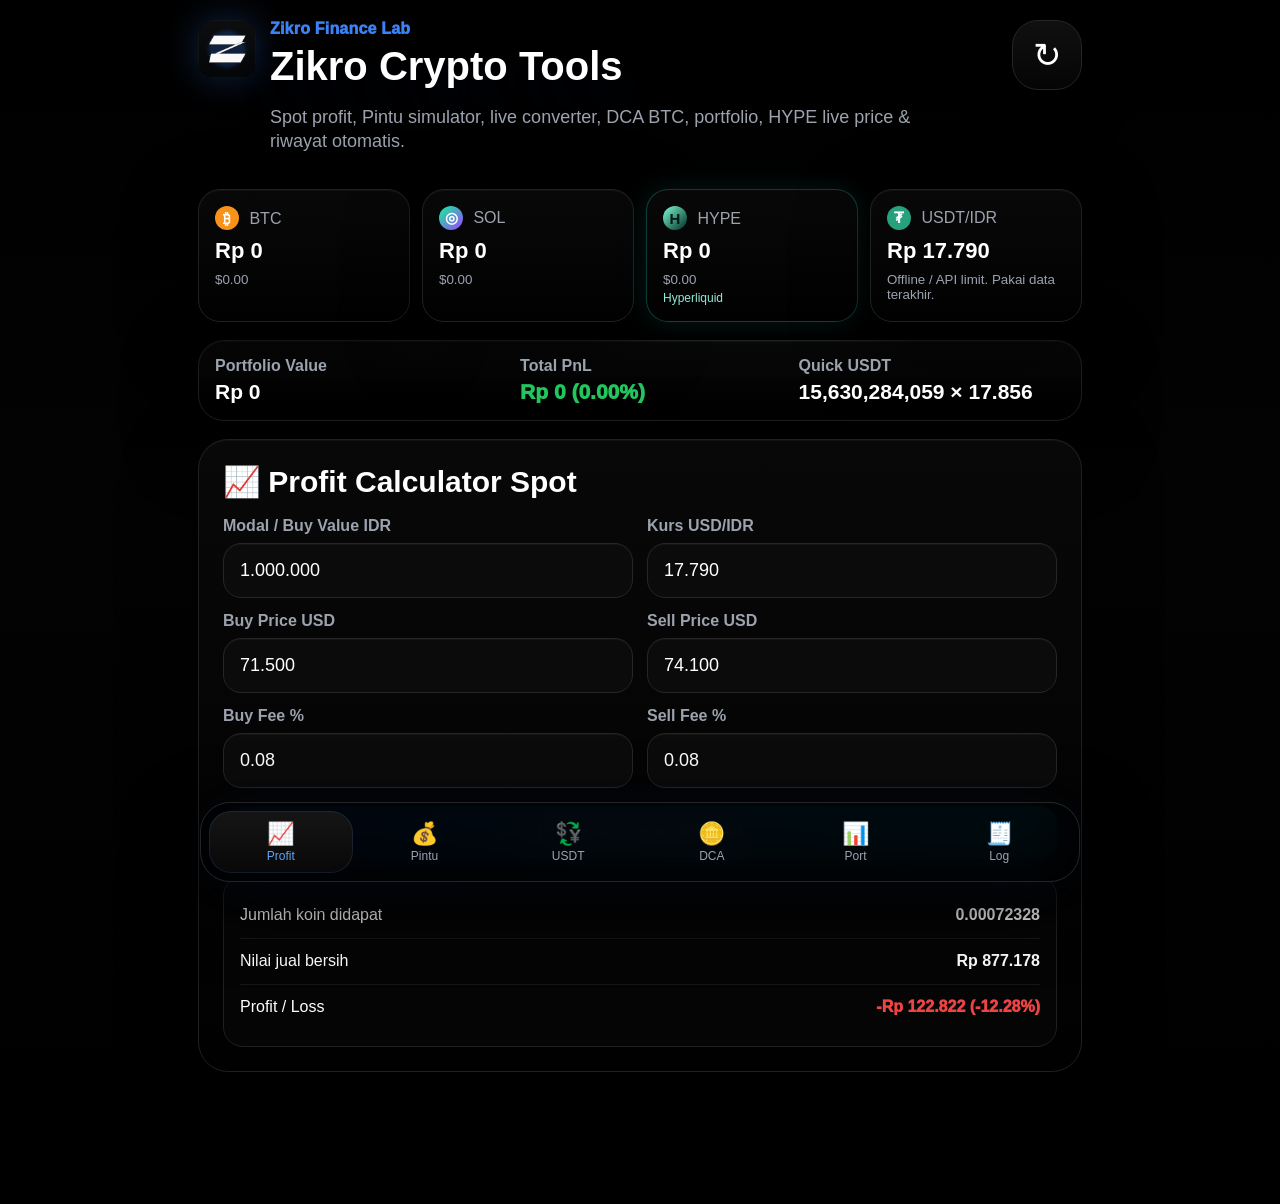
==== commit d66fc889: "Add files via upload" ====
--- a/index.html
+++ b/index.html
@@ -21,7 +21,7 @@
         <div>
           <p class="brand">Zikro Finance Lab</p>
           <h1>Zikro Crypto Tools</h1>
-          <p class="subtitle">Spot profit, Pintu simulator, live converter, DCA BTC, portfolio & riwayat otomatis.</p>
+          <p class="subtitle">Spot profit, Pintu simulator, live converter, DCA BTC, portfolio, HYPE live price & riwayat otomatis.</p>
         </div>
       </div>
       <button id="refreshBtn" class="icon-btn" title="Refresh data">↻</button>
@@ -30,7 +30,7 @@
     <section class="ticker-grid" id="tickerGrid">
       <div class="ticker"><span><b class="coin btc">₿</b> BTC</span><strong id="btcPrice">-</strong><small id="btcUsd">-</small></div>
       <div class="ticker"><span><b class="coin sol">◎</b> SOL</span><strong id="solPrice">-</strong><small id="solUsd">-</small></div>
-      <div class="ticker"><span><b class="coin eth">◆</b> ETH</span><strong id="ethPrice">-</strong><small id="ethUsd">-</small></div>
+      <div class="ticker hype-card"><span><b class="coin hype">H</b> HYPE</span><strong id="hypePrice">-</strong><small id="hypeUsd">-</small><em>Hyperliquid</em></div>
       <div class="ticker"><span><b class="coin usdt">₮</b> USDT/IDR</span><strong id="usdtIdr">-</strong><small id="statusText">Mengambil data...</small></div>
     </section>
     <section class="portfolio-widget">
@@ -76,7 +76,7 @@
       <p class="hint">Default sesuai rumus kamu: CFX buy 0.0111%, pajak sell 0.21%, spread buy/sell, valuasi portfolio pakai mid price.</p>
       <div class="grid two">
         <label>Modal IDR<input id="pintuCapital" type="text" inputmode="decimal" value="1000000"></label>
-        <label>Aset<select id="pintuAsset"><option value="tether">USDT</option><option value="bitcoin">BTC</option><option value="ethereum">ETH</option><option value="solana">SOL</option></select></label>
+        <label>Aset<select id="pintuAsset"><option value="tether">USDT</option><option value="bitcoin">BTC</option><option value="hyperliquid">HYPE</option><option value="solana">SOL</option></select></label>
         <label>Harga Buy IDR<input id="pintuBuy" type="text" inputmode="decimal" value="17790"></label>
         <label>Harga Sell IDR<input id="pintuSell" type="text" inputmode="decimal" value="18030"></label>
         <label>CFX Buy Fee %<input id="pintuCfx" type="text" inputmode="decimal" value="0.0111" step="0.0001"></label>
@@ -122,7 +122,7 @@
     <section class="panel" id="portfolio">
       <h2>📊 Portfolio Tracker</h2>
       <div class="grid three">
-        <label>Aset<select id="pfAsset"><option value="bitcoin">BTC</option><option value="ethereum">ETH</option><option value="solana">SOL</option><option value="tether">USDT</option></select></label>
+        <label>Aset<select id="pfAsset"><option value="bitcoin">BTC</option><option value="hyperliquid">HYPE</option><option value="solana">SOL</option><option value="tether">USDT</option></select></label>
         <label>Jumlah Koin<input id="pfQty" type="text" inputmode="decimal" step="0.00000001" value="0.01"></label>
         <label>Modal IDR<input id="pfCost" type="text" inputmode="decimal" value="1000000"></label>
       </div>
--- a/styles.css
+++ b/styles.css
@@ -1 +1,3 @@
 :root{--bg:#000;--card:#050505;--card2:#0b0b0b;--line:#171717;--line2:#263653;--text:#fff;--muted:#9ca3af;--blue:#3b82f6;--cyan:#06b6d4;--green:#22c55e;--red:#ef4444;--gold:#f59e0b}*{box-sizing:border-box}html{background:#000}body{margin:0;background:linear-gradient(180deg,#000 0%,#030303 42%,#000 100%);color:var(--text);font-family:-apple-system,BlinkMacSystemFont,"SF Pro Display","Inter",Segoe UI,sans-serif;min-height:100vh}.app{max-width:920px;margin:0 auto;padding:calc(env(safe-area-inset-top) + 20px) 18px 116px}.splash{position:fixed;z-index:99;inset:0;background:#000;display:flex;flex-direction:column;align-items:center;justify-content:center;gap:8px;transition:.45s opacity ease}.splash.hide{opacity:0;pointer-events:none}.splash img{width:104px;height:104px;border-radius:26px;box-shadow:0 0 60px rgba(59,130,246,.35)}.splash strong{font-size:32px;letter-spacing:10px;margin-left:10px}.splash span{color:#3b82f6;font-weight:900;letter-spacing:4px}.splash small{color:var(--muted);margin-top:8px}.hero{display:flex;justify-content:space-between;align-items:flex-start;gap:16px;margin-bottom:18px}.hero-left{display:flex;gap:14px;align-items:flex-start}.app-logo{width:58px;height:58px;border-radius:16px;box-shadow:0 0 34px rgba(59,130,246,.28);flex:0 0 auto}.brand{color:#3b82f6;font-weight:950;margin:0 0 8px;letter-spacing:.2px}.hero h1{font-size:40px;line-height:1.02;margin:0;text-shadow:0 16px 44px rgba(59,130,246,.16)}.subtitle{color:var(--muted);max-width:650px;font-size:18px;line-height:1.35}.icon-btn{background:linear-gradient(180deg,#101010,#050505);border:1px solid #252525;color:white;border-radius:26px;width:70px;height:70px;font-size:34px;box-shadow:0 18px 45px rgba(0,0,0,.78)}.ticker-grid{display:grid;grid-template-columns:repeat(4,1fr);gap:12px;margin:18px 0}.ticker,.portfolio-widget,.panel,.quick-card{background:linear-gradient(180deg,#080808,#010101);border:1px solid #202020;box-shadow:0 22px 70px rgba(0,0,0,.78),inset 0 1px 0 rgba(255,255,255,.04)}.ticker{border-radius:22px;padding:16px}.ticker span,.ticker small{display:block;color:var(--muted)}.ticker strong{display:block;font-size:22px;margin:8px 0}.coin{display:inline-grid;place-items:center;width:24px;height:24px;border-radius:50%;font-size:15px;margin-right:6px;color:#fff}.btc{background:#f7931a}.sol{background:linear-gradient(135deg,#14f195,#9945ff)}.eth{background:#627eea}.usdt{background:#26a17b}.portfolio-widget{display:grid;grid-template-columns:1.1fr 1fr 1fr;gap:12px;border-radius:26px;padding:16px;margin:12px 0 18px}.portfolio-widget span{display:block;color:var(--muted);font-weight:800}.portfolio-widget strong{display:block;font-size:21px;margin-top:5px}.tabs{position:fixed;z-index:5;left:50%;bottom:18px;transform:translateX(-50%);width:min(880px,calc(100% - 28px));display:grid;grid-template-columns:repeat(6,1fr);background:rgba(0,0,0,.94);backdrop-filter:blur(24px);-webkit-backdrop-filter:blur(24px);border:1px solid #242424;border-radius:30px;padding:8px;box-shadow:0 22px 70px rgba(0,0,0,.9)}.tabs button{border:0;background:transparent;color:var(--muted);padding:10px 4px;border-radius:22px;font-size:22px}.tabs span{display:block;font-size:12px;margin-top:2px}.tabs button.active{background:linear-gradient(180deg,#151515,#080808);color:#60a5fa;box-shadow:inset 0 0 0 1px rgba(96,165,250,.13)}.panel{display:none;border-radius:30px;padding:24px;margin:16px 0}.panel.active{display:block}.panel h2{font-size:30px;margin:0 0 18px}.quick-card{border-radius:24px;padding:16px;margin:0 0 16px}.quick-card h3{margin:0 0 12px;font-size:22px}.hint{color:var(--muted);line-height:1.5}.grid{display:grid;gap:14px}.grid.two{grid-template-columns:repeat(2,1fr)}.grid.three{grid-template-columns:repeat(3,1fr)}label{font-weight:850;color:var(--muted)}input,select{width:100%;margin-top:8px;background:#0b0b0b;border:1px solid #262626;color:var(--text);border-radius:18px;padding:16px;font-size:18px;outline:none;box-shadow:inset 0 1px 0 rgba(255,255,255,.035)}input:focus,select:focus{border-color:#3b82f6;box-shadow:0 0 0 4px rgba(59,130,246,.12)}.primary,.danger{width:100%;margin:18px 0 0;border:0;border-radius:18px;padding:16px;font-weight:950;font-size:17px;color:white}.primary{background:linear-gradient(135deg,#155dfc,#00c8ff);box-shadow:0 16px 45px rgba(21,93,252,.24)}.primary.mini{margin-top:14px;padding:13px}.danger{background:linear-gradient(135deg,#ef4444,#f97316)}.result{margin-top:18px;background:#050505;border:1px solid #202020;border-radius:20px;padding:16px;line-height:1.8}.result.compact{margin-top:12px}.metric{display:flex;justify-content:space-between;gap:14px;border-bottom:1px solid rgba(255,255,255,.07);padding:8px 0}.metric:last-child{border-bottom:0}.pos{color:var(--green)!important;font-weight:950}.neg{color:var(--red)!important;font-weight:950}.item{margin-top:12px;background:#050505;border:1px solid #202020;border-radius:18px;padding:14px}.item-row{display:flex;justify-content:space-between;gap:12px}.small{color:var(--muted);font-size:13px;white-space:pre-wrap}.remove{background:#111;color:#fecaca;border:1px solid #7f1d1d;border-radius:12px;padding:8px 10px;margin-top:10px}@media(max-width:760px){body{background:linear-gradient(180deg,#000 0%,#020202 45%,#000 100%)}.app{padding-left:18px;padding-right:18px}.hero h1{font-size:34px}.hero-left{gap:10px}.app-logo{width:50px;height:50px;border-radius:14px}.subtitle{font-size:17px}.ticker-grid{grid-template-columns:repeat(2,1fr)}.portfolio-widget{grid-template-columns:1fr;border-radius:24px}.grid.two,.grid.three{grid-template-columns:1fr}.panel{padding:18px}.panel h2{font-size:27px}.tabs{bottom:10px}.tabs button{font-size:20px}.ticker strong{font-size:18px}}@media(display-mode:standalone){.app{padding-top:calc(env(safe-area-inset-top) + 28px)}}
+
+.coin.hype{background:linear-gradient(135deg,#7fffd4,#002b25);color:#001b16;font-weight:900;font-family:Inter,Arial,sans-serif}.hype-card{box-shadow:0 0 26px rgba(45,212,191,.12);border-color:rgba(45,212,191,.28)!important}.ticker em{display:block;color:#8debdc;font-style:normal;font-size:12px;margin-top:4px}
